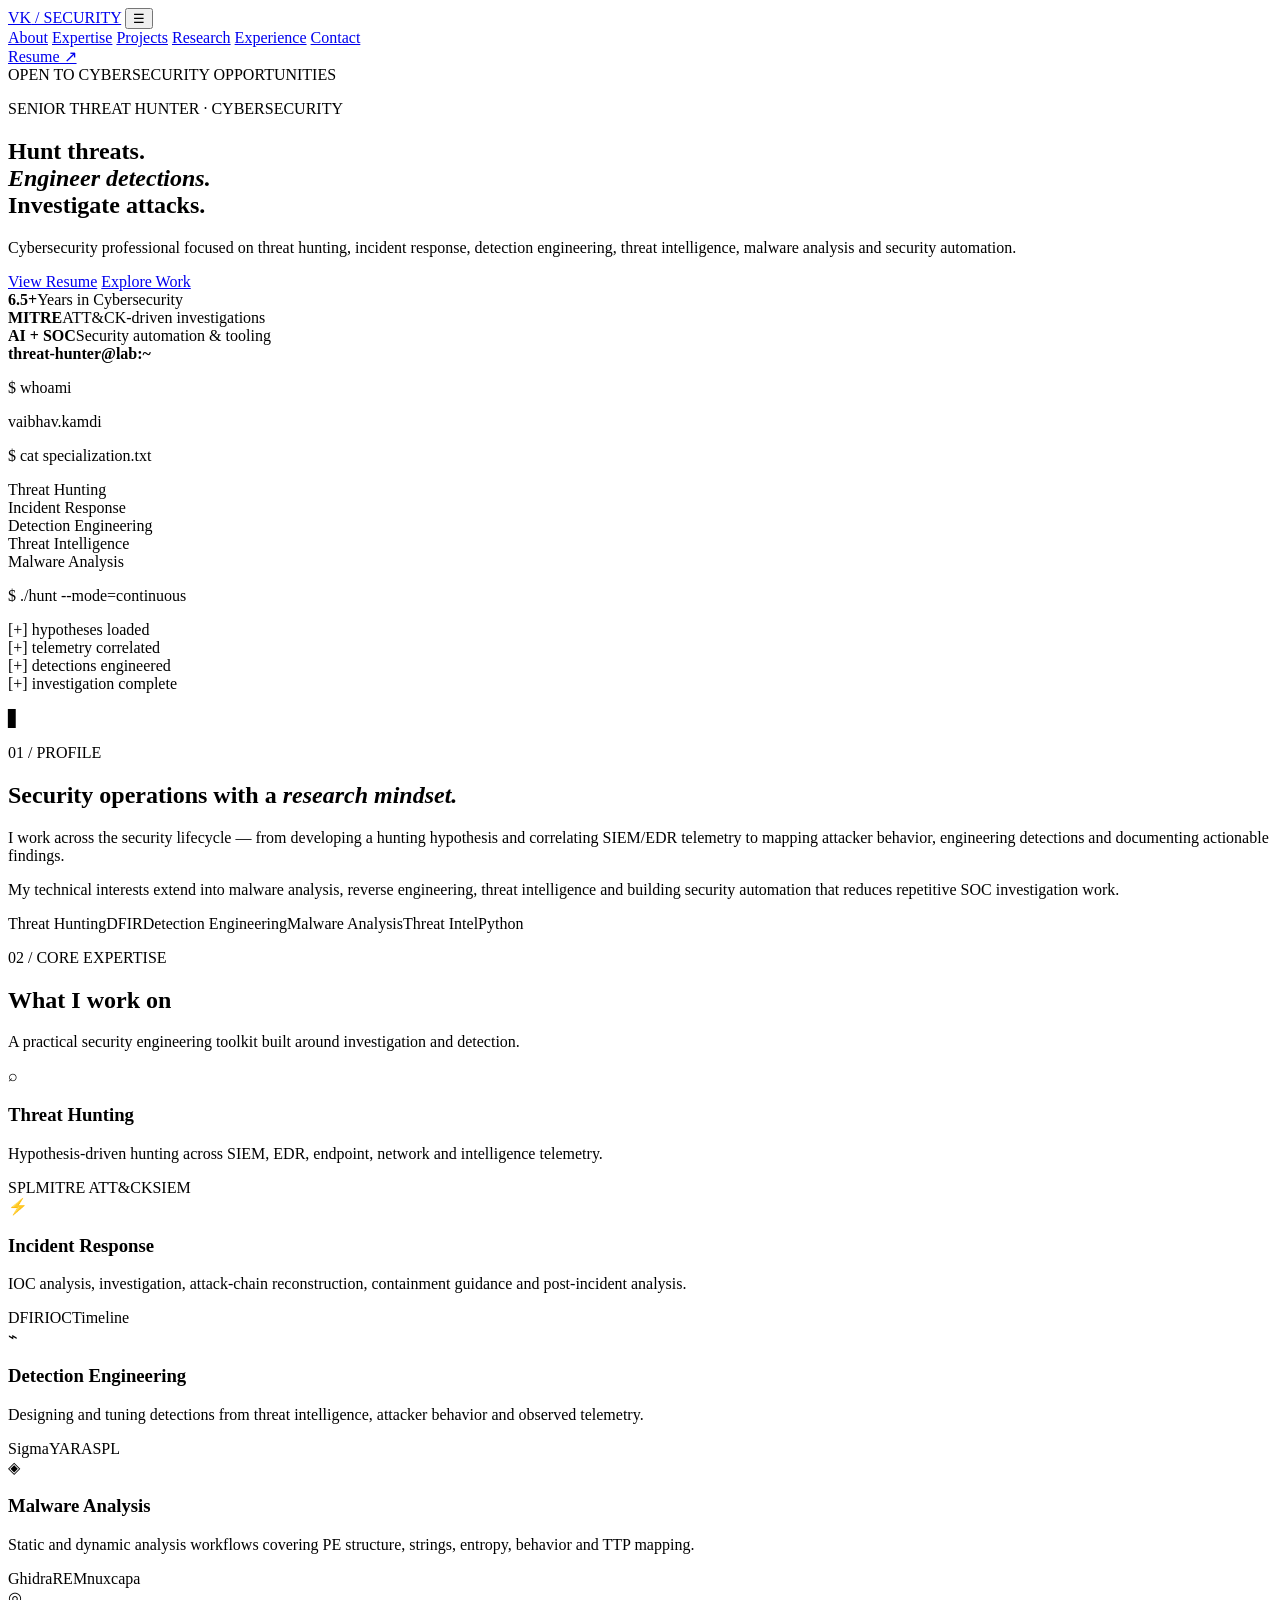
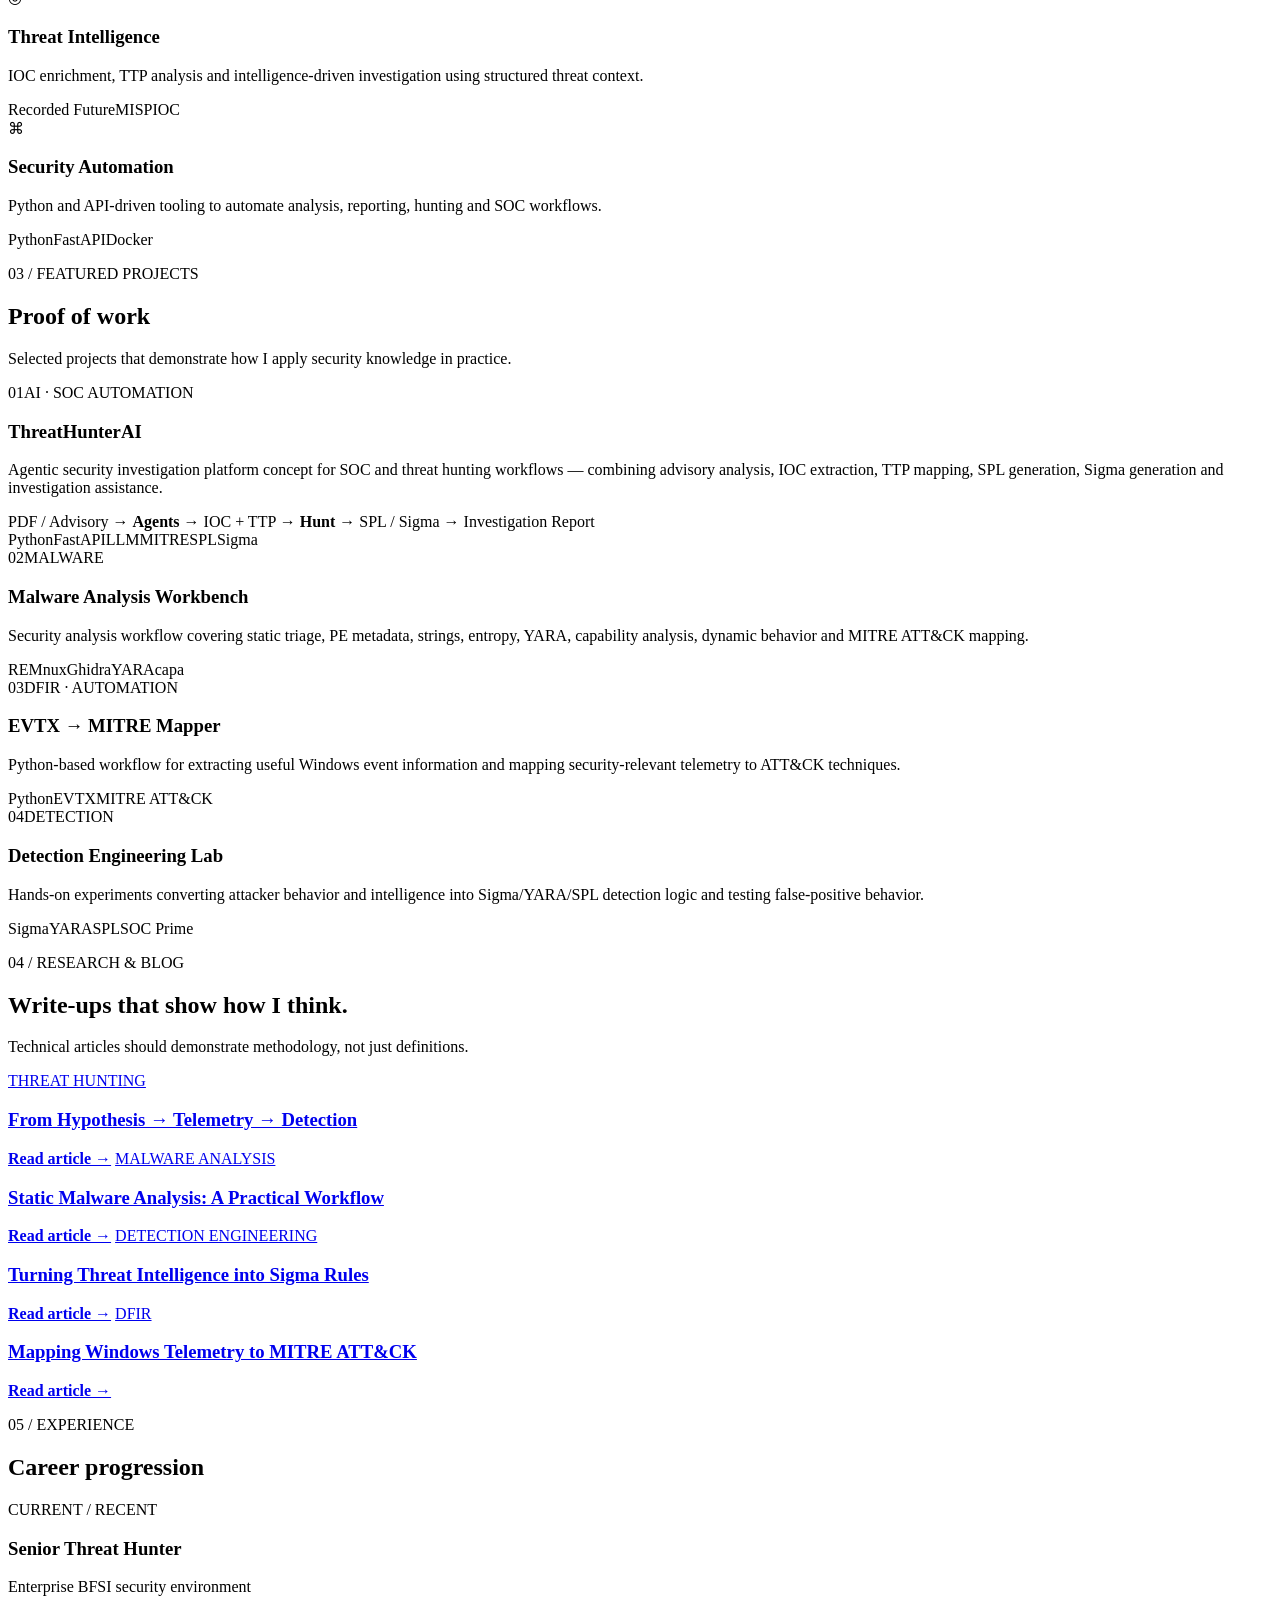
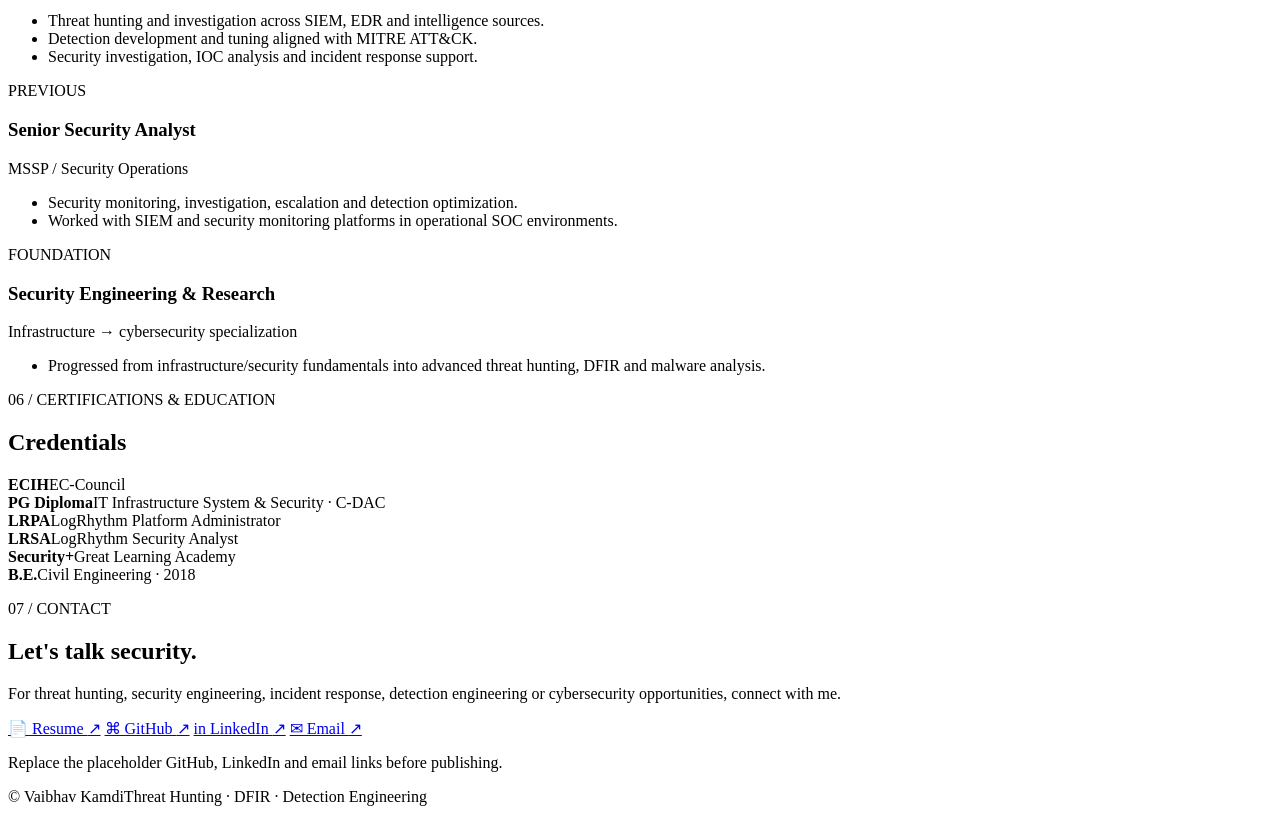
==== index.html @ a6393353 "Add files via upload" ====
<!DOCTYPE html>
<html lang="en">
<head>
  <meta charset="UTF-8">
  <meta name="viewport" content="width=device-width, initial-scale=1.0">
  <meta name="description" content="Vaibhav Kamdi — Senior Threat Hunter and Cybersecurity Professional specializing in threat hunting, incident response, detection engineering, threat intelligence, malware analysis and security automation.">
  <meta name="author" content="Vaibhav Kamdi">
  <meta property="og:title" content="Vaibhav Kamdi | Senior Threat Hunter">
  <meta property="og:description" content="Threat Hunting • DFIR • Detection Engineering • Threat Intelligence • Malware Analysis • Security Automation">
  <meta property="og:type" content="website">
  <title>Vaibhav Kamdi | Senior Threat Hunter & Cybersecurity Professional</title>
  <link rel="stylesheet" href="assets/style.css">
</head>
<body>
  <div class="grid-bg"></div>
  <header class="nav">
    <a class="brand" href="#home"><span>VK</span> / SECURITY</a>
    <button class="menu-toggle" aria-label="Toggle navigation">☰</button>
    <nav id="nav-links">
      <a href="#about">About</a>
      <a href="#expertise">Expertise</a>
      <a href="#projects">Projects</a>
      <a href="#research">Research</a>
      <a href="#experience">Experience</a>
      <a href="#contact">Contact</a>
    </nav>
    <a class="nav-resume" href="resume.html">Resume ↗</a>
  </header>

  <main id="home">
    <section class="hero section">
      <div class="hero-copy">
        <div class="status"><i></i> OPEN TO CYBERSECURITY OPPORTUNITIES</div>
        <p class="eyebrow">SENIOR THREAT HUNTER · CYBERSECURITY</p>
        <h1>Hunt threats.<br><em>Engineer detections.</em><br>Investigate attacks.</h1>
        <p class="lead">Cybersecurity professional focused on threat hunting, incident response, detection engineering, threat intelligence, malware analysis and security automation.</p>
        <div class="hero-actions">
          <a class="btn primary" href="resume.html">View Resume</a>
          <a class="btn ghost" href="#projects">Explore Work</a>
        </div>
        <div class="metrics">
          <div><strong>6.5+</strong><span>Years in Cybersecurity</span></div>
          <div><strong>MITRE</strong><span>ATT&CK-driven investigations</span></div>
          <div><strong>AI + SOC</strong><span>Security automation & tooling</span></div>
        </div>
      </div>
      <div class="terminal">
        <div class="terminal-bar"><span></span><span></span><span></span><b>threat-hunter@lab:~</b></div>
        <div class="terminal-body">
          <p><span class="prompt">$</span> whoami</p>
          <p class="out">vaibhav.kamdi</p>
          <p><span class="prompt">$</span> cat specialization.txt</p>
          <p class="out">Threat Hunting<br>Incident Response<br>Detection Engineering<br>Threat Intelligence<br>Malware Analysis</p>
          <p><span class="prompt">$</span> ./hunt --mode=continuous</p>
          <p class="success">[+] hypotheses loaded<br>[+] telemetry correlated<br>[+] detections engineered<br>[+] investigation complete</p>
          <span class="cursor">▋</span>
        </div>
      </div>
    </section>

    <section id="about" class="section split">
      <div>
        <p class="eyebrow">01 / PROFILE</p>
        <h2>Security operations with a <em>research mindset.</em></h2>
      </div>
      <div class="prose">
        <p>I work across the security lifecycle — from developing a hunting hypothesis and correlating SIEM/EDR telemetry to mapping attacker behavior, engineering detections and documenting actionable findings.</p>
        <p>My technical interests extend into malware analysis, reverse engineering, threat intelligence and building security automation that reduces repetitive SOC investigation work.</p>
        <div class="chips"><span>Threat Hunting</span><span>DFIR</span><span>Detection Engineering</span><span>Malware Analysis</span><span>Threat Intel</span><span>Python</span></div>
      </div>
    </section>

    <section id="expertise" class="section">
      <div class="section-head">
        <div><p class="eyebrow">02 / CORE EXPERTISE</p><h2>What I work on</h2></div>
        <p class="muted">A practical security engineering toolkit built around investigation and detection.</p>
      </div>
      <div class="cards expertise-grid">
        <article class="card"><div class="icon">⌕</div><h3>Threat Hunting</h3><p>Hypothesis-driven hunting across SIEM, EDR, endpoint, network and intelligence telemetry.</p><div class="tags"><span>SPL</span><span>MITRE ATT&CK</span><span>SIEM</span></div></article>
        <article class="card"><div class="icon">⚡</div><h3>Incident Response</h3><p>IOC analysis, investigation, attack-chain reconstruction, containment guidance and post-incident analysis.</p><div class="tags"><span>DFIR</span><span>IOC</span><span>Timeline</span></div></article>
        <article class="card"><div class="icon">⌁</div><h3>Detection Engineering</h3><p>Designing and tuning detections from threat intelligence, attacker behavior and observed telemetry.</p><div class="tags"><span>Sigma</span><span>YARA</span><span>SPL</span></div></article>
        <article class="card"><div class="icon">◈</div><h3>Malware Analysis</h3><p>Static and dynamic analysis workflows covering PE structure, strings, entropy, behavior and TTP mapping.</p><div class="tags"><span>Ghidra</span><span>REMnux</span><span>capa</span></div></article>
        <article class="card"><div class="icon">◎</div><h3>Threat Intelligence</h3><p>IOC enrichment, TTP analysis and intelligence-driven investigation using structured threat context.</p><div class="tags"><span>Recorded Future</span><span>MISP</span><span>IOC</span></div></article>
        <article class="card"><div class="icon">⌘</div><h3>Security Automation</h3><p>Python and API-driven tooling to automate analysis, reporting, hunting and SOC workflows.</p><div class="tags"><span>Python</span><span>FastAPI</span><span>Docker</span></div></article>
      </div>
    </section>

    <section id="projects" class="section">
      <div class="section-head">
        <div><p class="eyebrow">03 / FEATURED PROJECTS</p><h2>Proof of work</h2></div>
        <p class="muted">Selected projects that demonstrate how I apply security knowledge in practice.</p>
      </div>
      <div class="project-grid">
        <article class="project featured">
          <div class="project-top"><span class="project-num">01</span><span class="label">AI · SOC AUTOMATION</span></div>
          <h3>ThreatHunterAI</h3>
          <p>Agentic security investigation platform concept for SOC and threat hunting workflows — combining advisory analysis, IOC extraction, TTP mapping, SPL generation, Sigma generation and investigation assistance.</p>
          <div class="architecture">PDF / Advisory → <b>Agents</b> → IOC + TTP → <b>Hunt</b> → SPL / Sigma → Investigation Report</div>
          <div class="tags"><span>Python</span><span>FastAPI</span><span>LLM</span><span>MITRE</span><span>SPL</span><span>Sigma</span></div>
        </article>
        <article class="project">
          <div class="project-top"><span class="project-num">02</span><span class="label">MALWARE</span></div>
          <h3>Malware Analysis Workbench</h3>
          <p>Security analysis workflow covering static triage, PE metadata, strings, entropy, YARA, capability analysis, dynamic behavior and MITRE ATT&CK mapping.</p>
          <div class="tags"><span>REMnux</span><span>Ghidra</span><span>YARA</span><span>capa</span></div>
        </article>
        <article class="project">
          <div class="project-top"><span class="project-num">03</span><span class="label">DFIR · AUTOMATION</span></div>
          <h3>EVTX → MITRE Mapper</h3>
          <p>Python-based workflow for extracting useful Windows event information and mapping security-relevant telemetry to ATT&CK techniques.</p>
          <div class="tags"><span>Python</span><span>EVTX</span><span>MITRE ATT&CK</span></div>
        </article>
        <article class="project">
          <div class="project-top"><span class="project-num">04</span><span class="label">DETECTION</span></div>
          <h3>Detection Engineering Lab</h3>
          <p>Hands-on experiments converting attacker behavior and intelligence into Sigma/YARA/SPL detection logic and testing false-positive behavior.</p>
          <div class="tags"><span>Sigma</span><span>YARA</span><span>SPL</span><span>SOC Prime</span></div>
        </article>
      </div>
    </section>

    <section id="research" class="section research">
      <div class="section-head">
        <div><p class="eyebrow">04 / RESEARCH & BLOG</p><h2>Write-ups that show how I think.</h2></div>
        <p class="muted">Technical articles should demonstrate methodology, not just definitions.</p>
      </div>
      <div class="research-list">
        <a class="research-item" href="blog.html"><span>THREAT HUNTING</span><h3>From Hypothesis → Telemetry → Detection</h3><b>Read article →</b></a>
        <a class="research-item" href="blog.html"><span>MALWARE ANALYSIS</span><h3>Static Malware Analysis: A Practical Workflow</h3><b>Read article →</b></a>
        <a class="research-item" href="blog.html"><span>DETECTION ENGINEERING</span><h3>Turning Threat Intelligence into Sigma Rules</h3><b>Read article →</b></a>
        <a class="research-item" href="blog.html"><span>DFIR</span><h3>Mapping Windows Telemetry to MITRE ATT&CK</h3><b>Read article →</b></a>
      </div>
    </section>

    <section id="experience" class="section">
      <div class="section-head"><div><p class="eyebrow">05 / EXPERIENCE</p><h2>Career progression</h2></div></div>
      <div class="timeline">
        <article><div class="time">CURRENT / RECENT</div><div><h3>Senior Threat Hunter</h3><p class="muted">Enterprise BFSI security environment</p><ul><li>Threat hunting and investigation across SIEM, EDR and intelligence sources.</li><li>Detection development and tuning aligned with MITRE ATT&CK.</li><li>Security investigation, IOC analysis and incident response support.</li></ul></div></article>
        <article><div class="time">PREVIOUS</div><div><h3>Senior Security Analyst</h3><p class="muted">MSSP / Security Operations</p><ul><li>Security monitoring, investigation, escalation and detection optimization.</li><li>Worked with SIEM and security monitoring platforms in operational SOC environments.</li></ul></div></article>
        <article><div class="time">FOUNDATION</div><div><h3>Security Engineering & Research</h3><p class="muted">Infrastructure → cybersecurity specialization</p><ul><li>Progressed from infrastructure/security fundamentals into advanced threat hunting, DFIR and malware analysis.</li></ul></div></article>
      </div>
    </section>

    <section class="section education">
      <div class="section-head"><div><p class="eyebrow">06 / CERTIFICATIONS & EDUCATION</p><h2>Credentials</h2></div></div>
      <div class="credential-grid">
        <div class="credential"><strong>ECIH</strong><span>EC-Council</span></div>
        <div class="credential"><strong>PG Diploma</strong><span>IT Infrastructure System & Security · C-DAC</span></div>
        <div class="credential"><strong>LRPA</strong><span>LogRhythm Platform Administrator</span></div>
        <div class="credential"><strong>LRSA</strong><span>LogRhythm Security Analyst</span></div>
        <div class="credential"><strong>Security+</strong><span>Great Learning Academy</span></div>
        <div class="credential"><strong>B.E.</strong><span>Civil Engineering · 2018</span></div>
      </div>
    </section>

    <section id="contact" class="section contact">
      <div>
        <p class="eyebrow">07 / CONTACT</p>
        <h2>Let's talk security.</h2>
        <p class="lead">For threat hunting, security engineering, incident response, detection engineering or cybersecurity opportunities, connect with me.</p>
      </div>
      <div class="contact-actions">
        <a class="contact-link" href="resume.html">📄 Resume <span>↗</span></a>
        <a class="contact-link" href="https://github.com/" target="_blank" rel="noopener">⌘ GitHub <span>↗</span></a>
        <a class="contact-link" href="https://www.linkedin.com/" target="_blank" rel="noopener">in LinkedIn <span>↗</span></a>
        <a class="contact-link" href="mailto:YOUR_EMAIL@example.com">✉ Email <span>↗</span></a>
      </div>
      <p class="small-note">Replace the placeholder GitHub, LinkedIn and email links before publishing.</p>
    </section>
  </main>

  <footer><span>© <span id="year"></span> Vaibhav Kamdi</span><span>Threat Hunting · DFIR · Detection Engineering</span></footer>
  <script src="assets/app.js"></script>
</body>
</html>
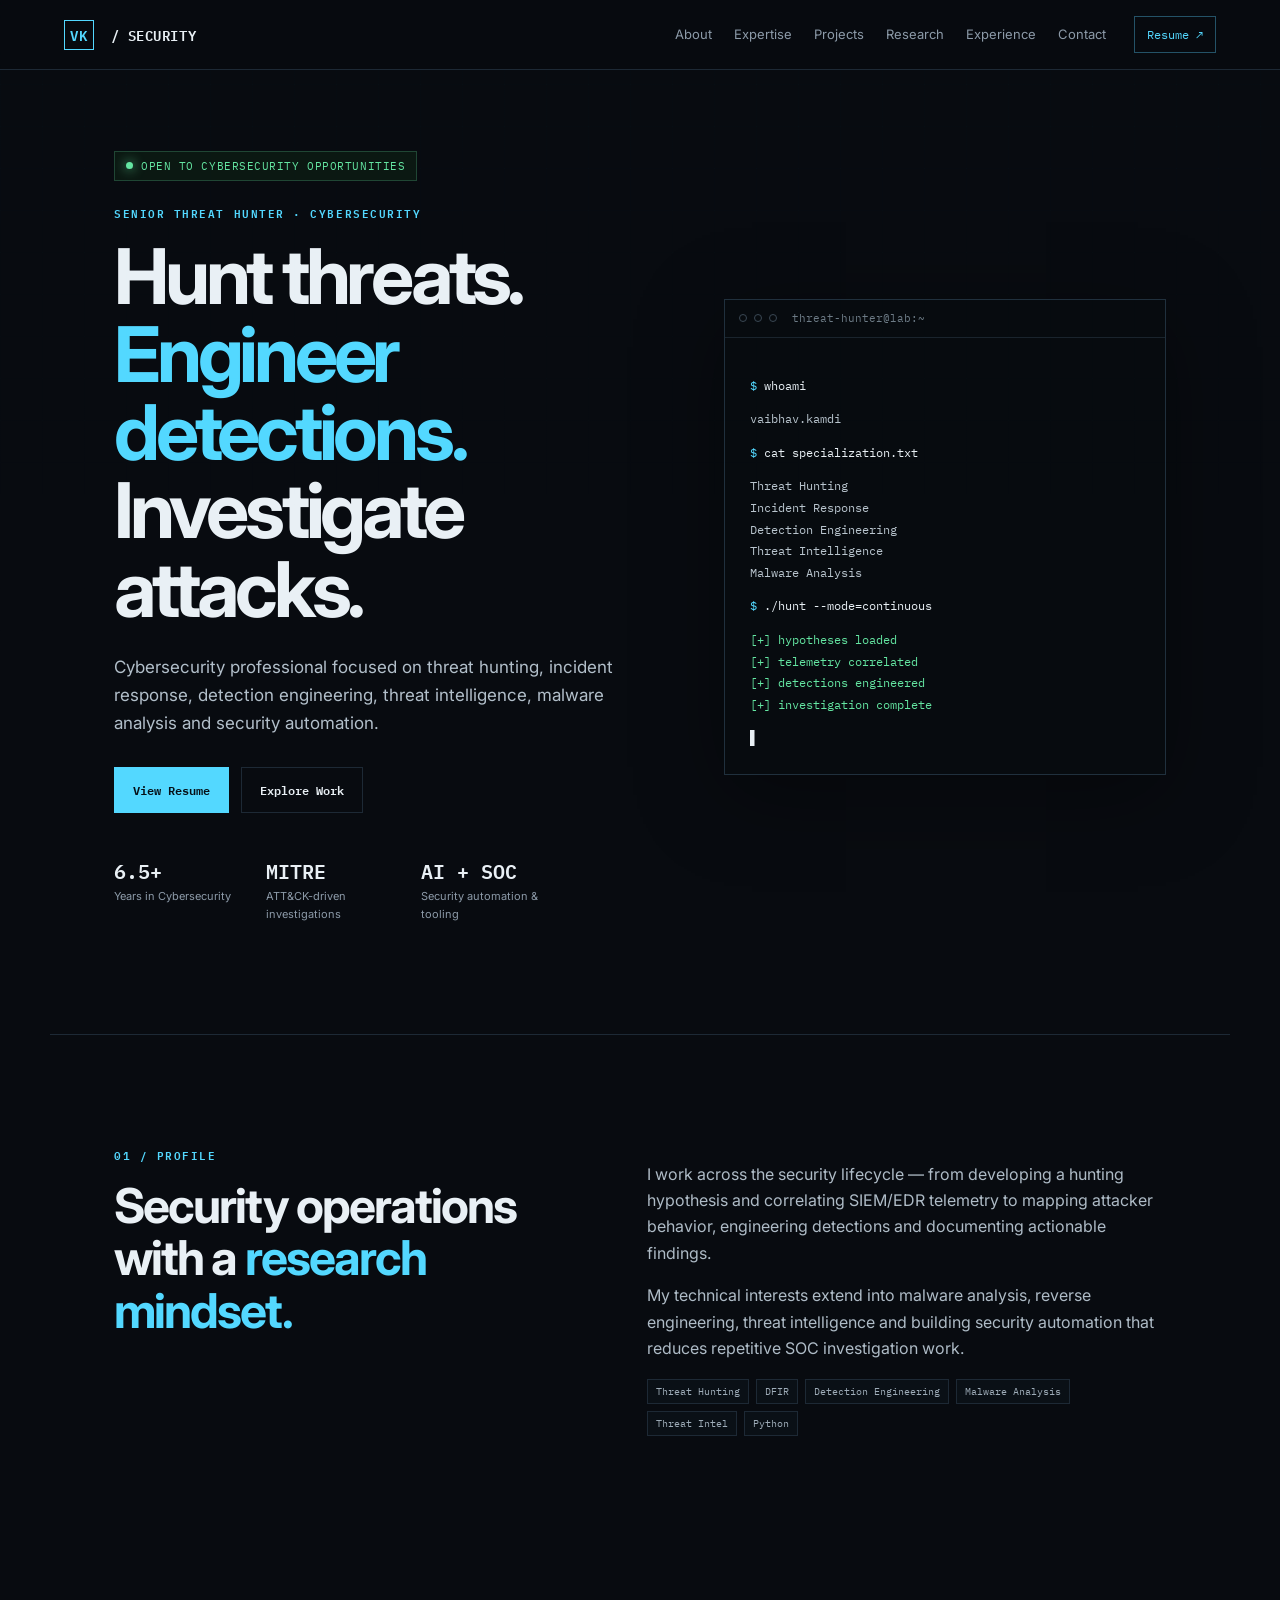
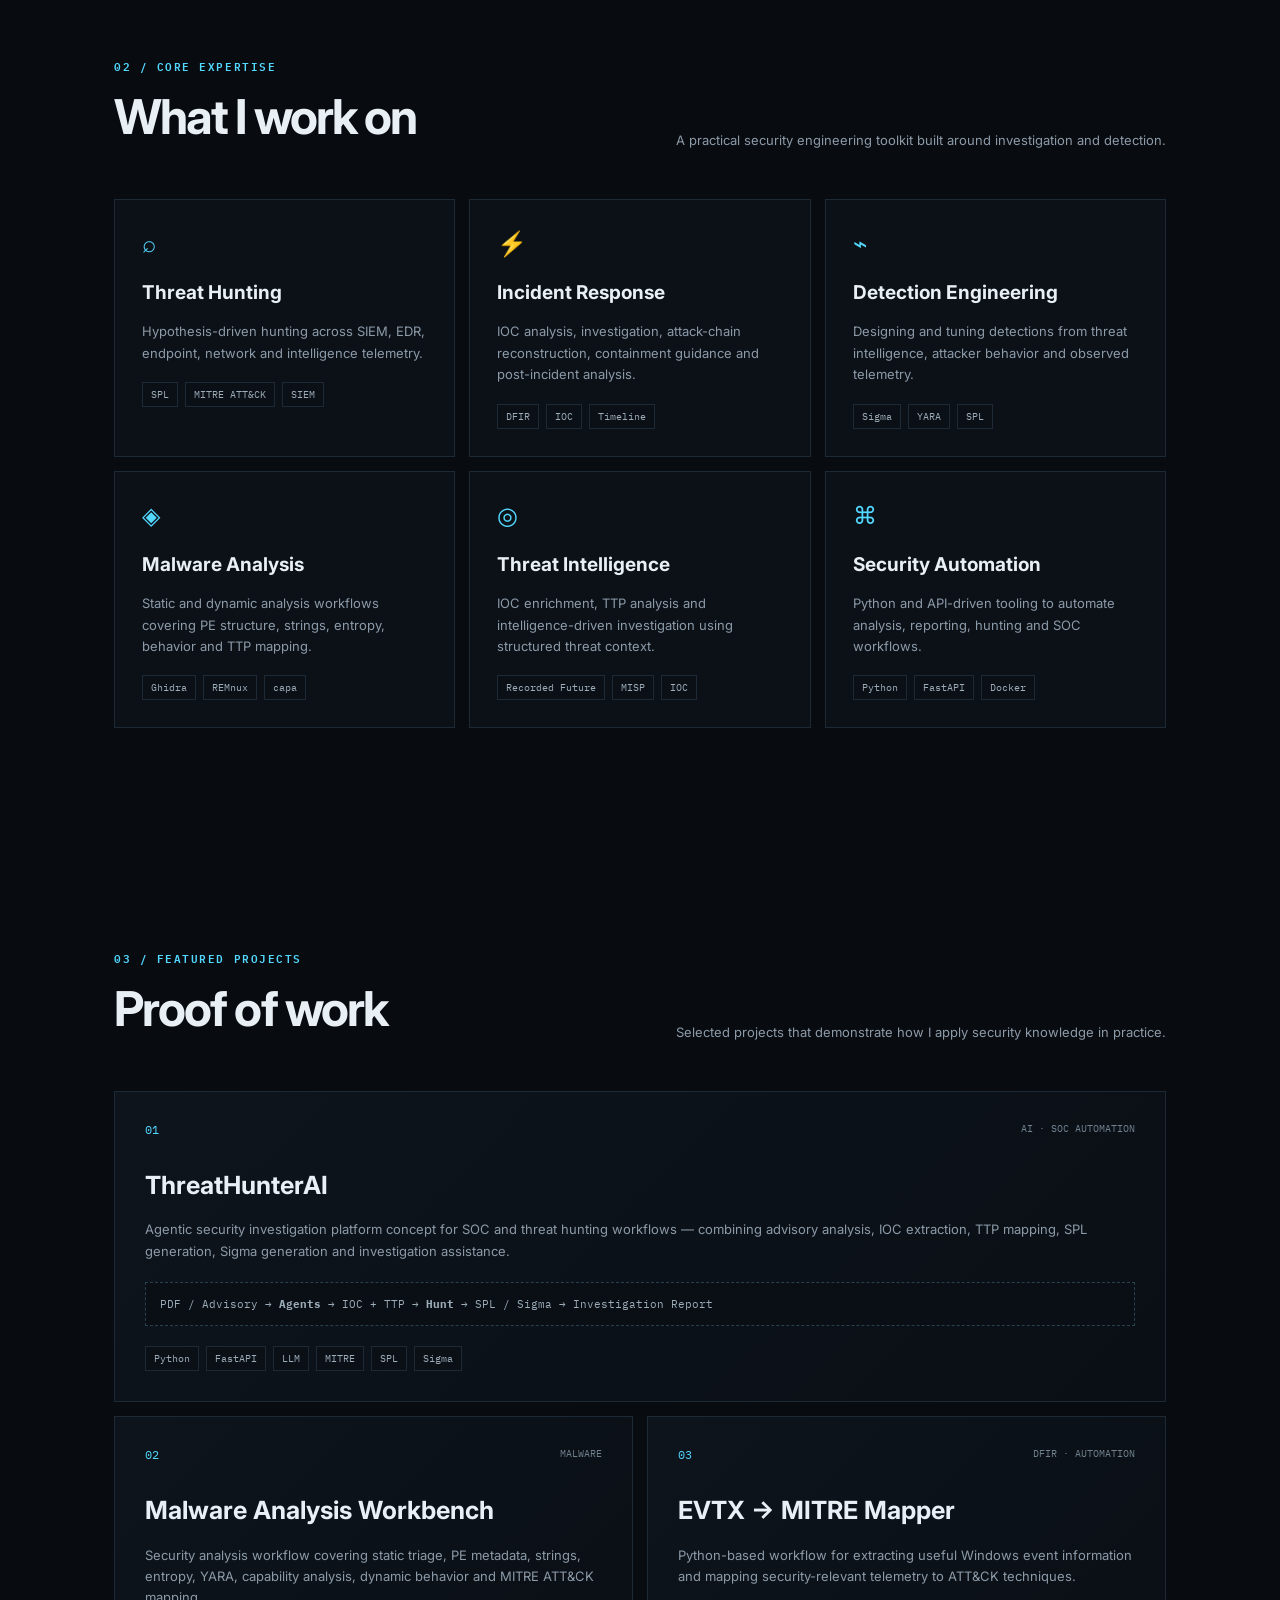
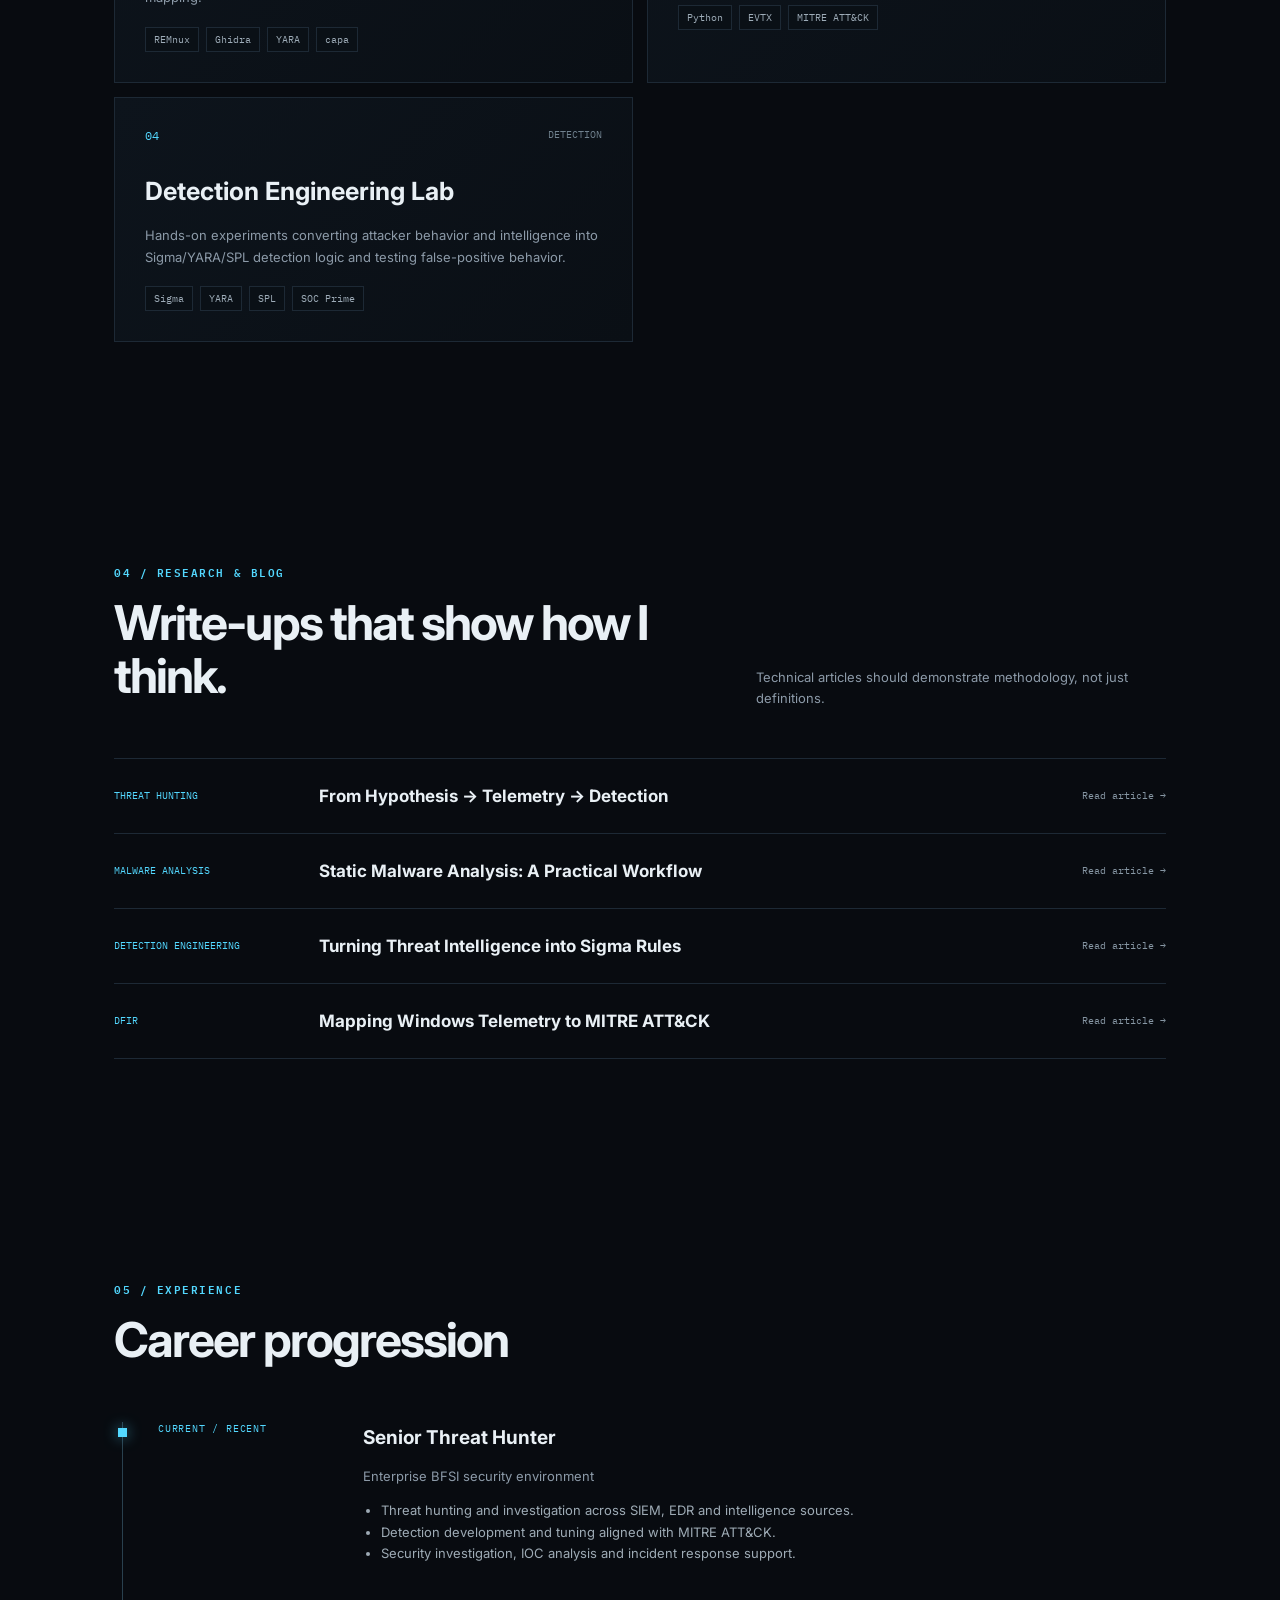
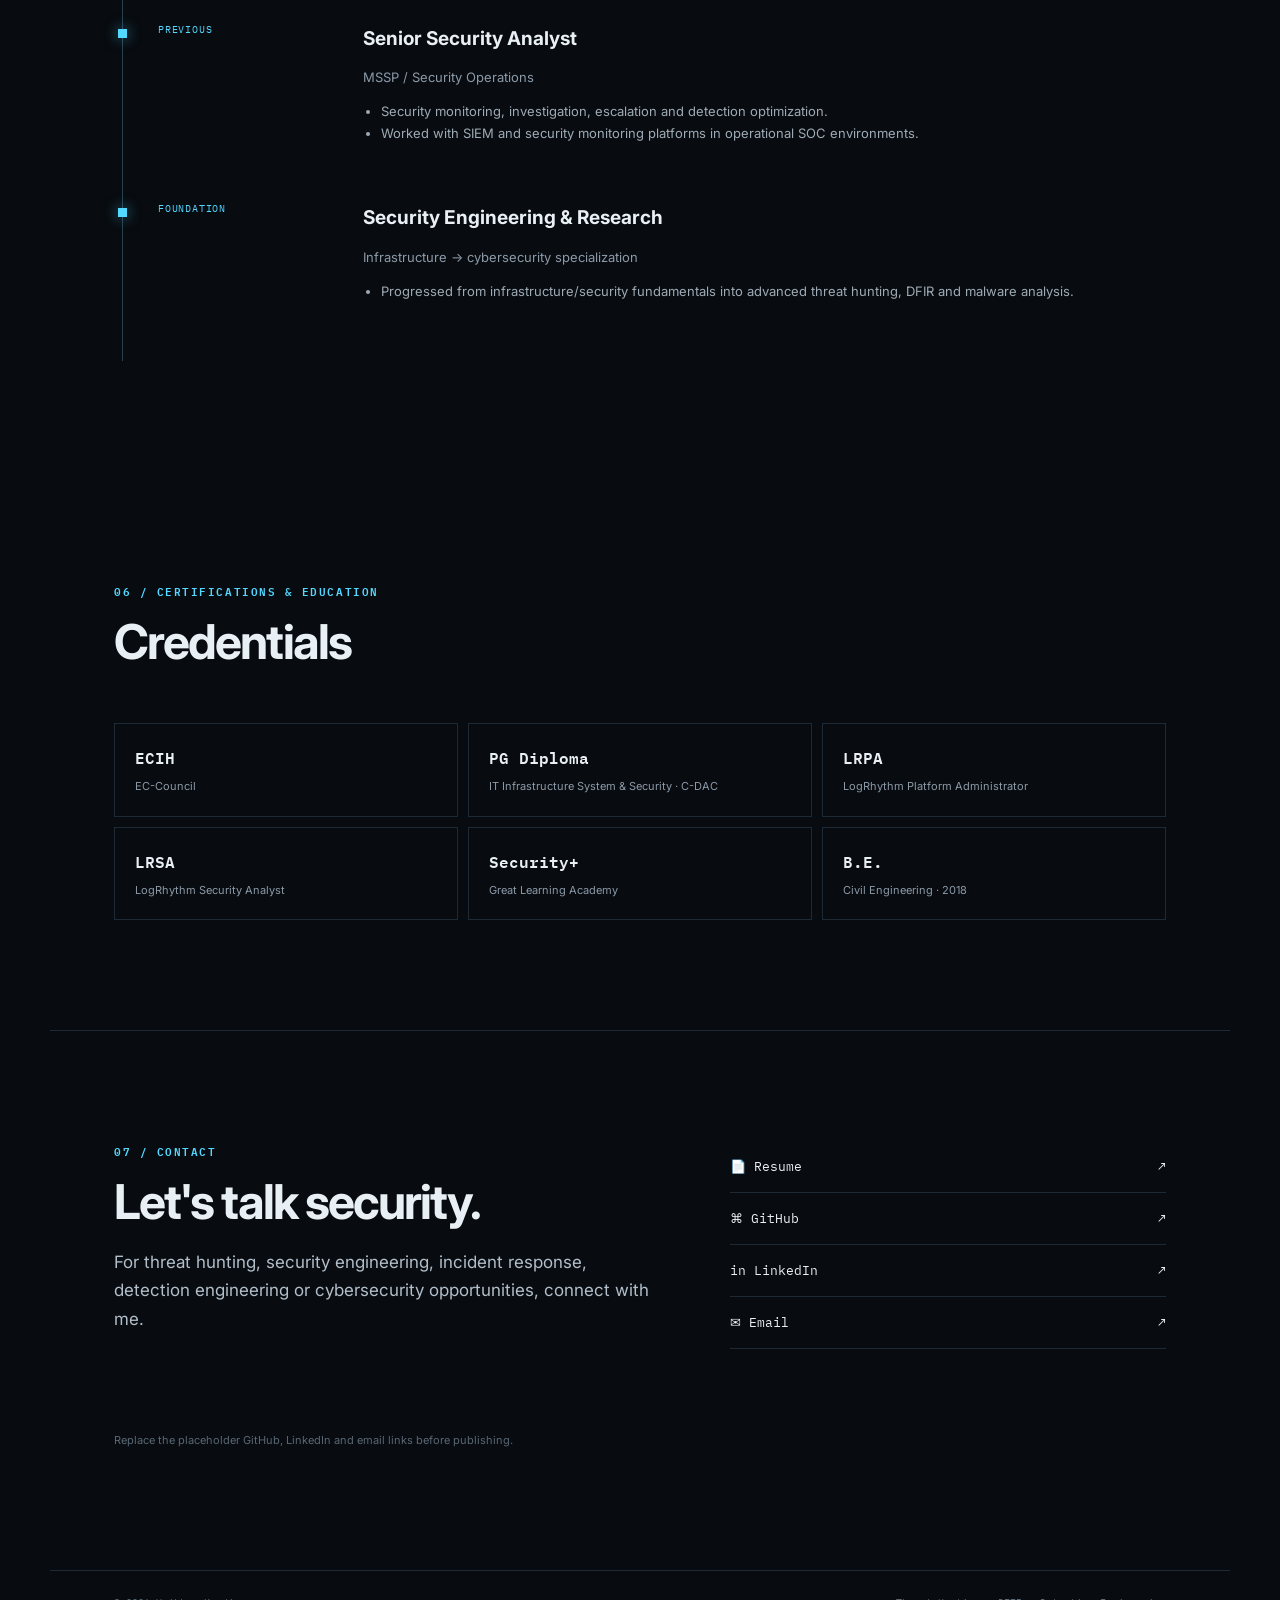
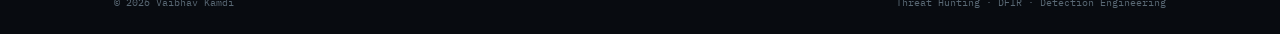
==== commit ef3c16c8: "Update contact links in index.html" ====
--- a/index.html
+++ b/index.html
@@ -161,9 +161,9 @@
       </div>
       <div class="contact-actions">
         <a class="contact-link" href="resume.html">📄 Resume <span>↗</span></a>
-        <a class="contact-link" href="https://github.com/" target="_blank" rel="noopener">⌘ GitHub <span>↗</span></a>
-        <a class="contact-link" href="https://www.linkedin.com/" target="_blank" rel="noopener">in LinkedIn <span>↗</span></a>
-        <a class="contact-link" href="mailto:YOUR_EMAIL@example.com">✉ Email <span>↗</span></a>
+        <a class="contact-link" href="https://github.com/baroodkamdi" target="_blank" rel="noopener">⌘ GitHub <span>↗</span></a>
+        <a class="contact-link" href="https://www.linkedin.com/in/vaibhav-kamdi-308164191/" target="_blank" rel="noopener">in LinkedIn <span>↗</span></a>
+        <a class="contact-link" href="mailto:vaibhavkamdi@yahoo.com">✉ Email <span>↗</span></a>
       </div>
       <p class="small-note">Replace the placeholder GitHub, LinkedIn and email links before publishing.</p>
     </section>
--- a/assets/style.css
+++ b/assets/style.css
@@ -0,0 +1,6 @@
+@import url('https://fonts.googleapis.com/css2?family=IBM+Plex+Mono:wght@400;500;600&family=Inter:wght@400;500;600;700;800&display=swap');
+:root{--bg:#080b10;--panel:#0d131b;--panel2:#101821;--line:#1d2935;--text:#e9f0f5;--muted:#8c9aa8;--cyan:#53d8ff;--green:#64e6a2;--max:1180px}
+*{box-sizing:border-box}html{scroll-behavior:smooth}body{margin:0;background:var(--bg);color:var(--text);font-family:Inter,system-ui,sans-serif;line-height:1.65}.grid-bg{position:fixed;inset:0;pointer-events:none;opacity:.3;background-image:linear-gradient(rgba(83,216,255,.035) 1px,transparent 1px),linear-gradient(90deg,rgba(83,216,255,.035) 1px,transparent 1px);background-size:42px 42px;mask-image:linear-gradient(to bottom,#000,transparent 90%)}a{color:inherit;text-decoration:none}.nav{position:sticky;top:0;z-index:20;height:70px;display:flex;align-items:center;gap:28px;padding:0 5%;background:rgba(8,11,16,.86);backdrop-filter:blur(16px);border-bottom:1px solid var(--line)}.brand{font-family:"IBM Plex Mono";font-weight:600;font-size:14px;letter-spacing:.04em;margin-right:auto}.brand span{display:inline-grid;place-items:center;width:30px;height:30px;border:1px solid var(--cyan);color:var(--cyan);margin-right:8px}.nav nav{display:flex;gap:22px}.nav nav a{font-size:13px;color:var(--muted);transition:.2s}.nav nav a:hover{color:var(--text)}.nav-resume{font-family:"IBM Plex Mono";font-size:12px;color:var(--cyan);border:1px solid #245267;padding:8px 12px}.menu-toggle{display:none;background:none;border:0;color:var(--text);font-size:22px}.section{max-width:var(--max);margin:auto;padding:110px 5%}.hero{min-height:calc(100vh - 70px);display:grid;grid-template-columns:1.1fr .9fr;gap:70px;align-items:center;padding-top:80px}.status{display:inline-flex;align-items:center;gap:8px;border:1px solid #204634;background:#0b1812;color:var(--green);padding:7px 11px;font:11px "IBM Plex Mono";letter-spacing:.05em;margin-bottom:22px}.status i{width:7px;height:7px;border-radius:50%;background:var(--green);box-shadow:0 0 12px var(--green)}.eyebrow{font:600 11px "IBM Plex Mono";letter-spacing:.14em;color:var(--cyan);margin:0 0 16px}.hero h1{font-size:clamp(42px,6vw,78px);line-height:1.02;letter-spacing:-.055em;margin:0 0 24px}.hero h1 em,h2 em{color:var(--cyan);font-style:normal}.lead{font-size:17px;color:#b2bfca;max-width:680px}.hero-actions{display:flex;gap:12px;margin:30px 0 42px}.btn{display:inline-block;padding:12px 18px;font:600 12px "IBM Plex Mono";border:1px solid var(--line)}.btn.primary{background:var(--cyan);color:#061017;border-color:var(--cyan)}.btn.ghost{color:var(--text)}.metrics{display:flex;gap:35px}.metrics div{display:flex;flex-direction:column}.metrics strong{font:600 20px "IBM Plex Mono";color:var(--text)}.metrics span{font-size:11px;color:var(--muted);max-width:120px}.terminal{border:1px solid #20303d;background:#070b0f;box-shadow:0 20px 80px rgba(0,0,0,.35)}.terminal-bar{height:38px;display:flex;align-items:center;gap:7px;padding:0 14px;border-bottom:1px solid #1a242d;font:11px "IBM Plex Mono";color:#6d7b86}.terminal-bar span{width:8px;height:8px;border-radius:50%;border:1px solid #3a4854}.terminal-bar b{margin-left:8px;font-weight:400}.terminal-body{padding:25px;font:12px/1.8 "IBM Plex Mono";min-height:390px}.prompt{color:var(--cyan)}.out{color:#b9c5ce}.success{color:var(--green)}.cursor{animation:blink 1s infinite}@keyframes blink{50%{opacity:0}}.split{display:grid;grid-template-columns:1fr 1.2fr;gap:100px;border-top:1px solid var(--line)}h2{font-size:clamp(30px,4vw,48px);line-height:1.1;letter-spacing:-.04em;margin:0 0 20px}h3{margin:0 0 10px;font-size:19px}.prose{color:#aebbc6}.chips,.tags{display:flex;flex-wrap:wrap;gap:7px;margin-top:18px}.chips span,.tags span{border:1px solid var(--line);padding:5px 8px;color:#9eacb8;font:10px "IBM Plex Mono";background:#0a1016}.section-head{display:flex;justify-content:space-between;align-items:end;gap:40px;margin-bottom:35px}.muted{color:var(--muted);font-size:13px}.cards{display:grid;grid-template-columns:repeat(3,1fr);gap:14px}.card{padding:27px;border:1px solid var(--line);background:rgba(13,19,27,.8);transition:.25s}.card:hover,.project:hover{border-color:#315364;transform:translateY(-3px)}.icon{font:24px "IBM Plex Mono";color:var(--cyan);margin-bottom:18px}.card p,.project p{font-size:13px;color:var(--muted)}.project-grid{display:grid;grid-template-columns:1fr 1fr;gap:14px}.project{border:1px solid var(--line);padding:30px;background:linear-gradient(135deg,#0d141c,#0a0f15);transition:.25s}.project.featured{grid-column:span 2}.project-top{display:flex;justify-content:space-between;margin-bottom:28px}.project-num{font:12px "IBM Plex Mono";color:var(--cyan)}.label{font:10px "IBM Plex Mono";color:#70818e}.project h3{font-size:25px}.architecture{border:1px dashed #29404e;background:#090f15;padding:14px;margin:20px 0;font:11px "IBM Plex Mono";color:#9cacb8}.research-list{border-top:1px solid var(--line)}.research-item{display:grid;grid-template-columns:180px 1fr 110px;gap:25px;align-items:center;padding:23px 0;border-bottom:1px solid var(--line)}.research-item span{font:10px "IBM Plex Mono";color:var(--cyan)}.research-item h3{margin:0;font-size:17px}.research-item b{font:10px "IBM Plex Mono";color:#8797a4;text-align:right}.timeline{border-left:1px solid #29404e;margin-left:8px}.timeline article{display:grid;grid-template-columns:170px 1fr;gap:35px;padding:0 0 45px 35px;position:relative}.timeline article:before{content:"";position:absolute;left:-5px;top:6px;width:9px;height:9px;background:var(--cyan);box-shadow:0 0 14px rgba(83,216,255,.6)}.time{font:10px "IBM Plex Mono";color:var(--cyan);letter-spacing:.08em}.timeline ul{padding-left:18px;color:#9eabb5;font-size:13px}.credential-grid{display:grid;grid-template-columns:repeat(3,1fr);gap:10px}.credential{padding:20px;border:1px solid var(--line);display:flex;flex-direction:column}.credential strong{font:600 16px "IBM Plex Mono";color:var(--text)}.credential span{font-size:11px;color:var(--muted);margin-top:6px}.contact{display:grid;grid-template-columns:1fr .8fr;gap:70px;border-top:1px solid var(--line)}.contact-actions{display:flex;flex-direction:column}.contact-link{padding:17px 0;border-bottom:1px solid var(--line);display:flex;justify-content:space-between;font:13px "IBM Plex Mono"}.contact-link:hover{color:var(--cyan)}.small-note{grid-column:1/-1;color:#596874;font-size:11px}footer{max-width:var(--max);margin:auto;padding:25px 5%;border-top:1px solid var(--line);display:flex;justify-content:space-between;color:#596874;font:10px "IBM Plex Mono"}.resume-wrap{max-width:1050px;margin:auto;padding:80px 5%}.resume-head{display:flex;justify-content:space-between;align-items:end;border-bottom:1px solid var(--line);padding-bottom:35px;margin-bottom:40px}.resume-head h1{font-size:50px;line-height:1;margin:0 0 10px}.resume-role{color:var(--cyan);font:13px "IBM Plex Mono"}.resume-buttons{display:flex;gap:10px}.resume-buttons button{cursor:pointer;background:var(--cyan);border:0;padding:11px 15px;font:600 11px "IBM Plex Mono"}.resume-grid{display:grid;grid-template-columns:1.6fr .8fr;gap:60px}.resume-grid h2{font-size:21px;border-bottom:1px solid var(--line);padding-bottom:10px;margin-top:35px}.resume-grid h2:first-child{margin-top:0}.resume-grid p,.resume-grid li{font-size:13px;color:#a9b5bf}.r-item{margin:25px 0}.r-item h3{font-size:16px}.blog-page>h1{font-size:clamp(38px,6vw,70px);max-width:900px;line-height:1.05}.article-layout{display:grid;grid-template-columns:1fr 300px;gap:70px;margin-top:55px}.article{max-width:780px}.article>span{font:10px "IBM Plex Mono";color:var(--cyan)}.article h2{font-size:40px;margin-top:10px}.article h3{margin-top:38px}.article p{color:#aebac4}.callout{border-left:2px solid var(--cyan);padding:15px 20px;background:#0d151c;margin-top:30px;color:#aebac4}.blog-side{border-left:1px solid var(--line);padding-left:25px}.blog-side a{display:block;padding:13px 0;border-bottom:1px solid var(--line);font-size:12px;color:#9facb6}.blog-side a:hover{color:var(--cyan)}
+@media(max-width:850px){.nav{padding:0 5%}.nav nav,.nav-resume{display:none}.menu-toggle{display:block}.nav.open nav{display:flex;position:absolute;top:70px;left:0;right:0;padding:20px 5%;background:#080b10;border-bottom:1px solid var(--line);flex-direction:column}.hero,.split,.contact,.resume-grid,.article-layout{grid-template-columns:1fr;gap:45px}.hero{padding-top:60px}.terminal{order:2}.cards,.credential-grid{grid-template-columns:1fr 1fr}.project-grid{grid-template-columns:1fr}.project.featured{grid-column:auto}.research-item{grid-template-columns:1fr}.research-item b{text-align:left}.section-head{display:block}.section-head .muted{margin-top:15px}.timeline article{grid-template-columns:1fr;gap:8px}.resume-head{display:block}.resume-buttons{margin-top:25px}.blog-side{border-left:0;border-top:1px solid var(--line);padding:25px 0}footer{display:block}footer span{display:block;margin:5px 0}}
+@media(max-width:520px){.cards,.credential-grid{grid-template-columns:1fr}.hero h1{font-size:44px}.metrics{gap:18px;flex-wrap:wrap}.section{padding:75px 5%}}
+@media print{body{background:#fff;color:#111}.nav,.resume-buttons{display:none}.resume-wrap{padding:0}.resume-grid p,.resume-grid li{color:#333}.resume-grid h2{color:#111}.resume-head{margin-bottom:20px}.resume-head h1{font-size:38px}}
